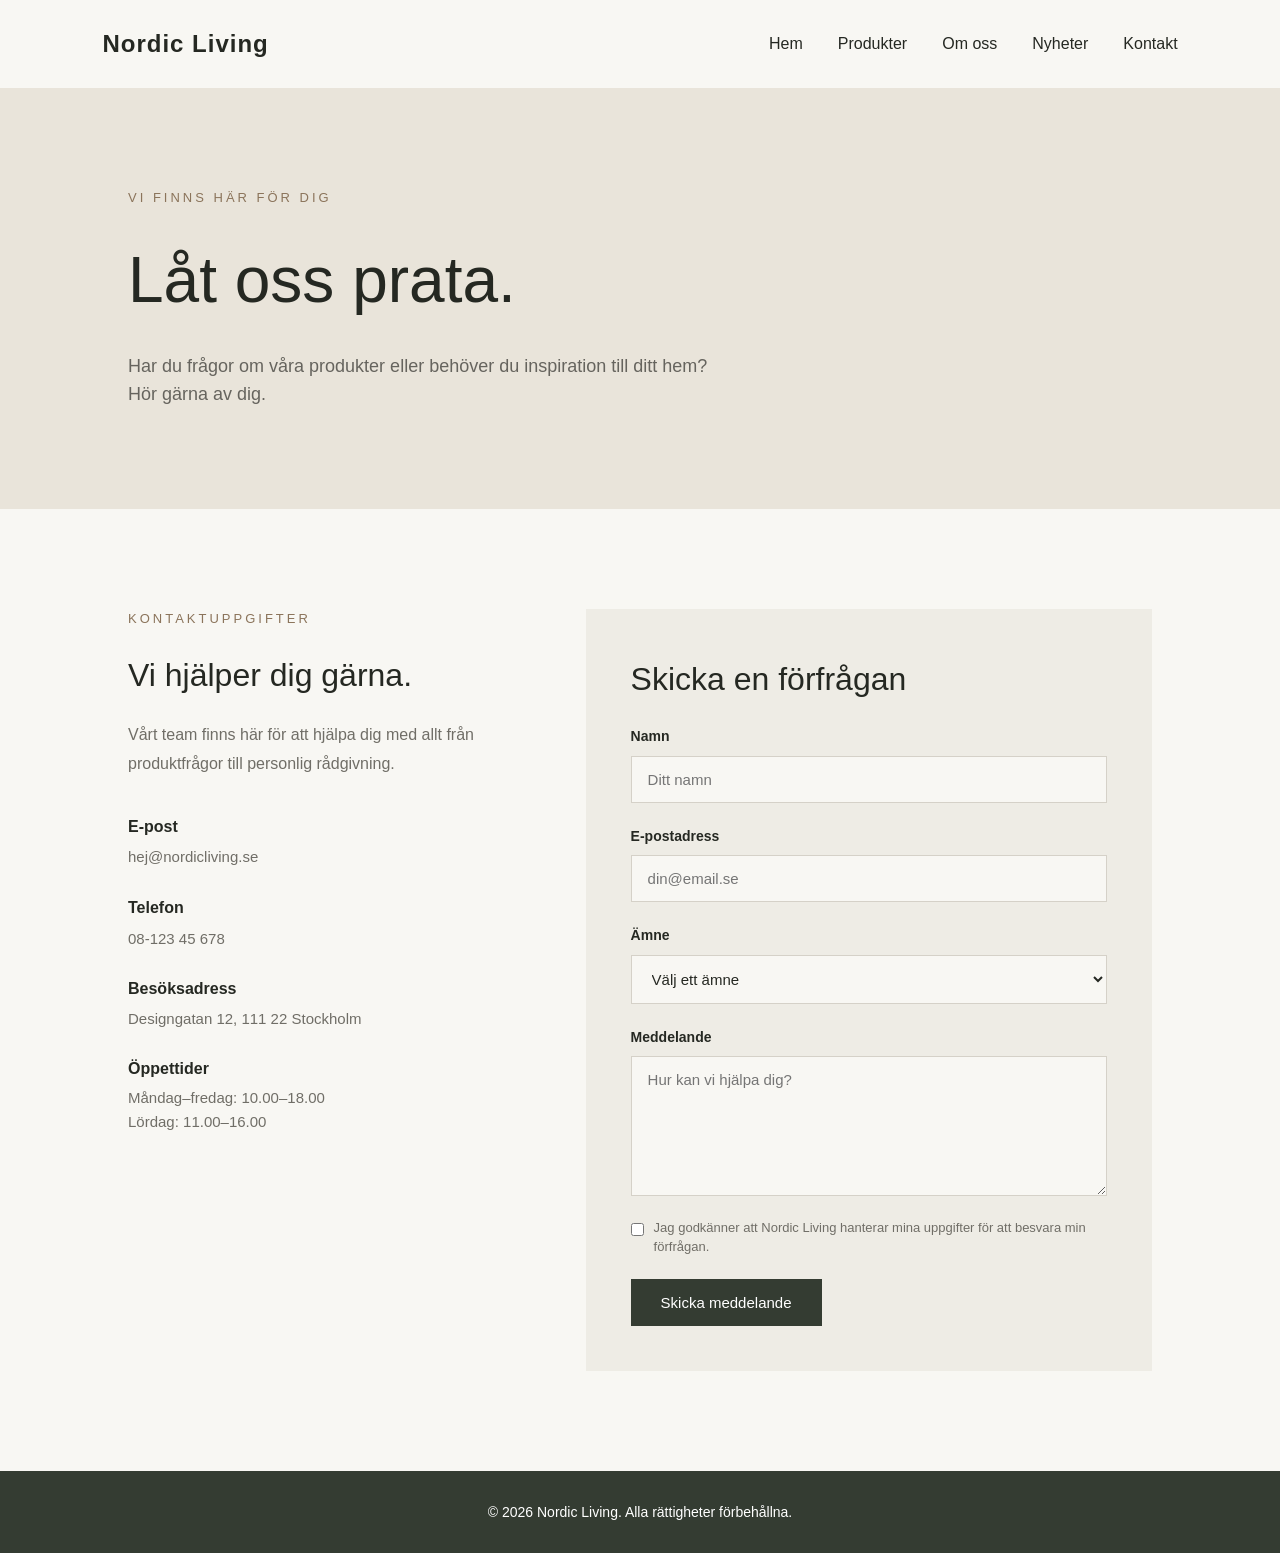
==== pages/kontakt.html @ 016404ab "Lagt till undersidor för produkter, om oss, nyheter och kontakt Skapar undersidor med innehåll och t" ====
<!DOCTYPE html>
<html lang="sv">
<head>
    <meta charset="UTF-8">
    <meta name="viewport" content="width=device-width, initial-scale=1.0">
    <meta name="description" content="Kontakta Nordic Living för frågor om våra möbler, produkter och tjänster.">
    <title>Kontakt | Nordic Living</title>

    <link rel="stylesheet" href="../assets/css/style.css">
    <link rel="icon" type="image/svg+xml" href="../assets/images/favicon.svg">
</head>
<body>

    <header>
        <nav class="main-navigation">
            <a href="../index.html" class="logo">Nordic Living</a>

            <ul>
                <li><a href="../index.html">Hem</a></li>
                <li><a href="produkter.html">Produkter</a></li>
                <li><a href="om-oss.html">Om oss</a></li>
                <li><a href="nyheter.html">Nyheter</a></li>
                <li><a href="kontakt.html">Kontakt</a></li>
            </ul>
        </nav>
    </header>

    <main>
        <section class="page-hero">
            <p class="eyebrow">Vi finns här för dig</p>
            <h1>Låt oss prata.</h1>
            <p>
                Har du frågor om våra produkter eller behöver du
                inspiration till ditt hem? Hör gärna av dig.
            </p>
        </section>

        <section class="contact-section">

            <div class="contact-information">
                <p class="eyebrow">Kontaktuppgifter</p>
                <h2>Vi hjälper dig gärna.</h2>

                <p>
                    Vårt team finns här för att hjälpa dig med allt
                    från produktfrågor till personlig rådgivning.
                </p>

                <div class="contact-detail">
                    <h3>E-post</h3>
                    <a href="mailto:hej@nordicliving.se">
                        hej@nordicliving.se
                    </a>
                </div>

                <div class="contact-detail">
                    <h3>Telefon</h3>
                    <a href="tel:+46812345678">
                        08-123 45 678
                    </a>
                </div>

                <div class="contact-detail">
                    <h3>Besöksadress</h3>
                    <p>Designgatan 12, 111 22 Stockholm</p>
                </div>

                <div class="contact-detail">
                    <h3>Öppettider</h3>
                    <p>Måndag–fredag: 10.00–18.00</p>
                    <p>Lördag: 11.00–16.00</p>
                </div>
            </div>

            <div class="contact-form-container">
                <h2>Skicka en förfrågan</h2>

                <form class="contact-form" action="#" method="post">

                    <div class="form-group">
                        <label for="name">Namn</label>
                        <input
                            type="text"
                            id="name"
                            name="name"
                            placeholder="Ditt namn"
                            required
                        >
                    </div>

                    <div class="form-group">
                        <label for="email">E-postadress</label>
                        <input
                            type="email"
                            id="email"
                            name="email"
                            placeholder="din@email.se"
                            required
                        >
                    </div>

                    <div class="form-group">
                        <label for="subject">Ämne</label>
                        <select id="subject" name="subject" required>
                            <option value="">Välj ett ämne</option>
                            <option value="product">Produktfråga</option>
                            <option value="order">Beställning</option>
                            <option value="collaboration">Samarbete</option>
                            <option value="other">Övrigt</option>
                        </select>
                    </div>

                    <div class="form-group">
                        <label for="message">Meddelande</label>
                        <textarea
                            id="message"
                            name="message"
                            rows="6"
                            placeholder="Hur kan vi hjälpa dig?"
                            required
                        ></textarea>
                    </div>

                    <div class="form-consent">
                        <input
                            type="checkbox"
                            id="consent"
                            name="consent"
                            required
                        >
                        <label for="consent">
                            Jag godkänner att Nordic Living hanterar
                            mina uppgifter för att besvara min förfrågan.
                        </label>
                    </div>

                    <button type="submit" class="button">
                        Skicka meddelande
                    </button>

                </form>
            </div>

        </section>
    </main>

    <footer>
        <p>&copy; 2026 Nordic Living. Alla rättigheter förbehållna.</p>
    </footer>

    <script src="../assets/js/script.js"></script>
</body>
</html>
---- assets/css/style.css ----
/* ===== Grundinställningar ===== */

* {
    margin: 0;
    padding: 0;
    box-sizing: border-box;
}

body {
    font-family: Arial, sans-serif;
    color: #252822;
    background-color: #f8f7f3;
    line-height: 1.6;
}

a {
    text-decoration: none;
    color: inherit;
}

/* ===== Navigation ===== */

.main-navigation {
    display: flex;
    justify-content: space-between;
    align-items: center;
    padding: 25px 8%;
    background-color: #f8f7f3;
}

.logo {
    font-size: 24px;
    font-weight: bold;
    letter-spacing: 1px;
}

.main-navigation ul {
    display: flex;
    gap: 35px;
    list-style: none;
}

.main-navigation a {
    transition: color 0.3s ease;
}

.main-navigation a:hover {
    color: #9a8065;
}

/* ===== Hero ===== */

.hero {
    min-height: 650px;
    display: flex;
    align-items: center;
    padding: 80px 10%;
    background-color: #e9e4da;
}

.hero-content {
    max-width: 600px;
}

.eyebrow {
    text-transform: uppercase;
    letter-spacing: 3px;
    font-size: 13px;
    color: #8b745b;
    margin-bottom: 20px;
}

.hero h1 {
    font-size: clamp(42px, 6vw, 72px);
    line-height: 1.1;
    margin-bottom: 25px;
    font-weight: 500;
}

.hero-content > p:not(.eyebrow) {
    font-size: 18px;
    color: #66645e;
    margin-bottom: 35px;
}

/* ===== Knappar ===== */

.button {
    display: inline-block;
    padding: 15px 30px;
    background-color: #343c32;
    color: white;
    transition: background-color 0.3s ease;
}

.button:hover {
    background-color: #59664f;
}

/* ===== Footer ===== */

footer {
    padding: 30px 8%;
    text-align: center;
    background-color: #343c32;
    color: white;
    font-size: 14px;
}

/* ===== Responsiv design ===== */

@media (max-width: 768px) {
    .main-navigation {
        flex-direction: column;
        gap: 20px;
    }

    .main-navigation ul {
        flex-wrap: wrap;
        justify-content: center;
        gap: 15px;
    }

    .hero {
        min-height: 550px;
        padding: 60px 7%;
    }
}

/* ===== Undersidor ===== */

.page-hero {
    padding: 100px 10%;
    background-color: #e9e4da;
}

.page-hero h1 {
    font-size: clamp(40px, 5vw, 64px);
    font-weight: 500;
    margin-bottom: 20px;
}

.page-hero > p:last-child {
    max-width: 600px;
    font-size: 18px;
    color: #66645e;
}

/* ===== Produkter ===== */

.products-section {
    padding: 90px 8%;
}

.section-heading {
    text-align: center;
    margin-bottom: 55px;
}

.section-heading h2 {
    font-size: 38px;
    font-weight: 500;
}

.product-grid {
    display: grid;
    grid-template-columns: repeat(3, 1fr);
    gap: 30px;
    max-width: 1300px;
    margin: 0 auto;
}

.product-card {
    background-color: #fff;
    overflow: hidden;
    transition: transform 0.3s ease, box-shadow 0.3s ease;
}

.product-card:hover {
    transform: translateY(-5px);
    box-shadow: 0 12px 30px rgba(0, 0, 0, 0.08);
}

.product-image {
    height: 320px;
    overflow: hidden;
    background-color: #e9e4da;
}

.product-image img {
    width: 100%;
    height: 100%;
    object-fit: cover;
    display: block;
}

.product-info {
    padding: 25px;
}

.product-info h3 {
    font-size: 22px;
    font-weight: 500;
    margin-bottom: 10px;
}

.product-info p {
    color: #77736c;
    margin-bottom: 18px;
}

.product-info span {
    font-weight: bold;
    color: #343c32;
}

/* ===== Responsiv produktlayout ===== */

@media (max-width: 900px) {
    .product-grid {
        grid-template-columns: repeat(2, 1fr);
    }
}

@media (max-width: 600px) {
    .page-hero {
        padding: 70px 7%;
    }

    .products-section {
        padding: 60px 7%;
    }

    .product-grid {
        grid-template-columns: 1fr;
    }

    .product-image {
        height: 280px;
    }
}

/* ===== Om oss - Företagspresentation ===== */

.about-story {
    display: grid;
    grid-template-columns: 1fr 1fr;
    align-items: center;
    gap: 70px;
    padding: 100px 10%;
}

.about-text h2 {
    font-size: clamp(32px, 4vw, 46px);
    line-height: 1.2;
    font-weight: 500;
    margin-bottom: 25px;
}

.about-text p:not(.eyebrow) {
    color: #706e67;
    margin-bottom: 18px;
    font-size: 16px;
}

.about-image {
    height: 480px;
    overflow: hidden;
    background-color: #e9e4da;
}

.about-image img {
    width: 100%;
    height: 100%;
    object-fit: cover;
    display: block;
}

/* ===== Värderingar ===== */

.values-section {
    padding: 90px 8%;
    background-color: #eeece5;
}

.values-grid {
    display: grid;
    grid-template-columns: repeat(3, 1fr);
    gap: 30px;
    max-width: 1200px;
    margin: 0 auto;
}

.value-card {
    padding: 35px;
    background-color: #f8f7f3;
}

.value-card h3 {
    font-size: 23px;
    font-weight: 500;
    margin-bottom: 15px;
}

.value-card p {
    color: #706e67;
    line-height: 1.7;
}

/* ===== Personal ===== */

.team-section {
    padding: 100px 8%;
}

.team-grid {
    display: grid;
    grid-template-columns: repeat(3, 1fr);
    gap: 30px;
    max-width: 1200px;
    margin: 0 auto;
}

.team-card {
    text-align: center;
}

.team-card img {
    width: 100%;
    height: 380px;
    object-fit: cover;
    display: block;
    margin-bottom: 20px;
    background-color: #e9e4da;
}

.team-card h3 {
    font-size: 21px;
    font-weight: 500;
    margin-bottom: 5px;
}

.team-card p {
    color: #8b745b;
    font-size: 15px;
}

/* ===== Responsiv design ===== */

@media (max-width: 900px) {
    .about-story {
        gap: 35px;
        padding: 70px 7%;
    }

    .about-image {
        height: 380px;
    }

    .values-grid,
    .team-grid {
        grid-template-columns: repeat(2, 1fr);
    }
}

@media (max-width: 600px) {
    .about-story {
        grid-template-columns: 1fr;
        padding: 60px 7%;
    }

    .about-image {
        height: 320px;
    }

    .values-grid,
    .team-grid {
        grid-template-columns: 1fr;
    }

    .values-section,
    .team-section {
        padding: 65px 7%;
    }

    .team-card img {
        height: 400px;
    }
}

/* ===== Nyheter ===== */

.news-section {
    padding: 90px 8%;
}

.news-grid {
    display: grid;
    grid-template-columns: repeat(3, 1fr);
    gap: 30px;
    max-width: 1300px;
    margin: 0 auto;
}

.news-card {
    background-color: #fff;
    overflow: hidden;
    transition: transform 0.3s ease, box-shadow 0.3s ease;
}

.news-card:hover {
    transform: translateY(-5px);
    box-shadow: 0 12px 30px rgba(0, 0, 0, 0.08);
}

.news-card > img {
    width: 100%;
    height: 260px;
    object-fit: cover;
    display: block;
}

.news-content {
    padding: 25px;
}

.news-content time {
    display: block;
    color: #8b745b;
    font-size: 13px;
    margin-bottom: 12px;
}

.news-content h3 {
    font-size: 22px;
    line-height: 1.3;
    font-weight: 500;
    margin-bottom: 15px;
}

.news-content p {
    color: #706e67;
    font-size: 15px;
    line-height: 1.7;
    margin-bottom: 20px;
}

.read-more {
    display: inline-block;
    color: #343c32;
    font-weight: bold;
    border-bottom: 1px solid #8b745b;
    padding-bottom: 4px;
    transition: color 0.3s ease;
}

.read-more:hover {
    color: #9a8065;
}

/* ===== Responsiv nyhetslayout ===== */

@media (max-width: 900px) {
    .news-grid {
        grid-template-columns: repeat(2, 1fr);
    }
}

@media (max-width: 600px) {
    .news-section {
        padding: 60px 7%;
    }

    .news-grid {
        grid-template-columns: 1fr;
    }

    .news-card > img {
        height: 240px;
    }
}

/* ===== Kontakt ===== */

.contact-section {
    display: grid;
    grid-template-columns: 0.8fr 1.2fr;
    gap: 80px;
    padding: 100px 10%;
    max-width: 1500px;
    margin: 0 auto;
}

.contact-information h2,
.contact-form-container h2 {
    font-size: 32px;
    font-weight: 500;
    margin-bottom: 20px;
}

.contact-information > p:not(.eyebrow) {
    color: #706e67;
    margin-bottom: 35px;
    line-height: 1.8;
}

.contact-detail {
    margin-bottom: 25px;
}

.contact-detail h3 {
    font-size: 16px;
    font-weight: 600;
    margin-bottom: 5px;
}

.contact-detail p,
.contact-detail a {
    color: #706e67;
    font-size: 15px;
}

/* ===== Kontaktformulär ===== */

.contact-form-container {
    background-color: #eeece5;
    padding: 45px;
}

.contact-form {
    display: flex;
    flex-direction: column;
    gap: 22px;
}

.form-group {
    display: flex;
    flex-direction: column;
    gap: 8px;
}

.form-group label {
    font-size: 14px;
    font-weight: 600;
}

.form-group input,
.form-group select,
.form-group textarea {
    width: 100%;
    padding: 14px 16px;
    border: 1px solid #d5d1c8;
    background-color: #f8f7f3;
    color: #252822;
    font-family: inherit;
    font-size: 15px;
    outline: none;
    transition: border-color 0.3s ease;
}

.form-group input:focus,
.form-group select:focus,
.form-group textarea:focus {
    border-color: #8b745b;
}

.form-group textarea {
    resize: vertical;
    min-height: 140px;
}

.form-consent {
    display: flex;
    align-items: flex-start;
    gap: 10px;
}

.form-consent input {
    margin-top: 5px;
    accent-color: #343c32;
}

.form-consent label {
    font-size: 13px;
    color: #706e67;
    line-height: 1.5;
}

.contact-form button {
    border: none;
    font-family: inherit;
    font-size: 15px;
    cursor: pointer;
    align-self: flex-start;
}

/* ===== Responsiv kontaktlayout ===== */

@media (max-width: 900px) {
    .contact-section {
        grid-template-columns: 1fr;
        gap: 50px;
        padding: 70px 7%;
    }
}

@media (max-width: 600px) {
    .contact-section {
        padding: 55px 6%;
    }

    .contact-form-container {
        padding: 25px 20px;
    }

    .contact-information h2,
    .contact-form-container h2 {
        font-size: 27px;
    }

    .contact-form button {
        width: 100%;
    }
}
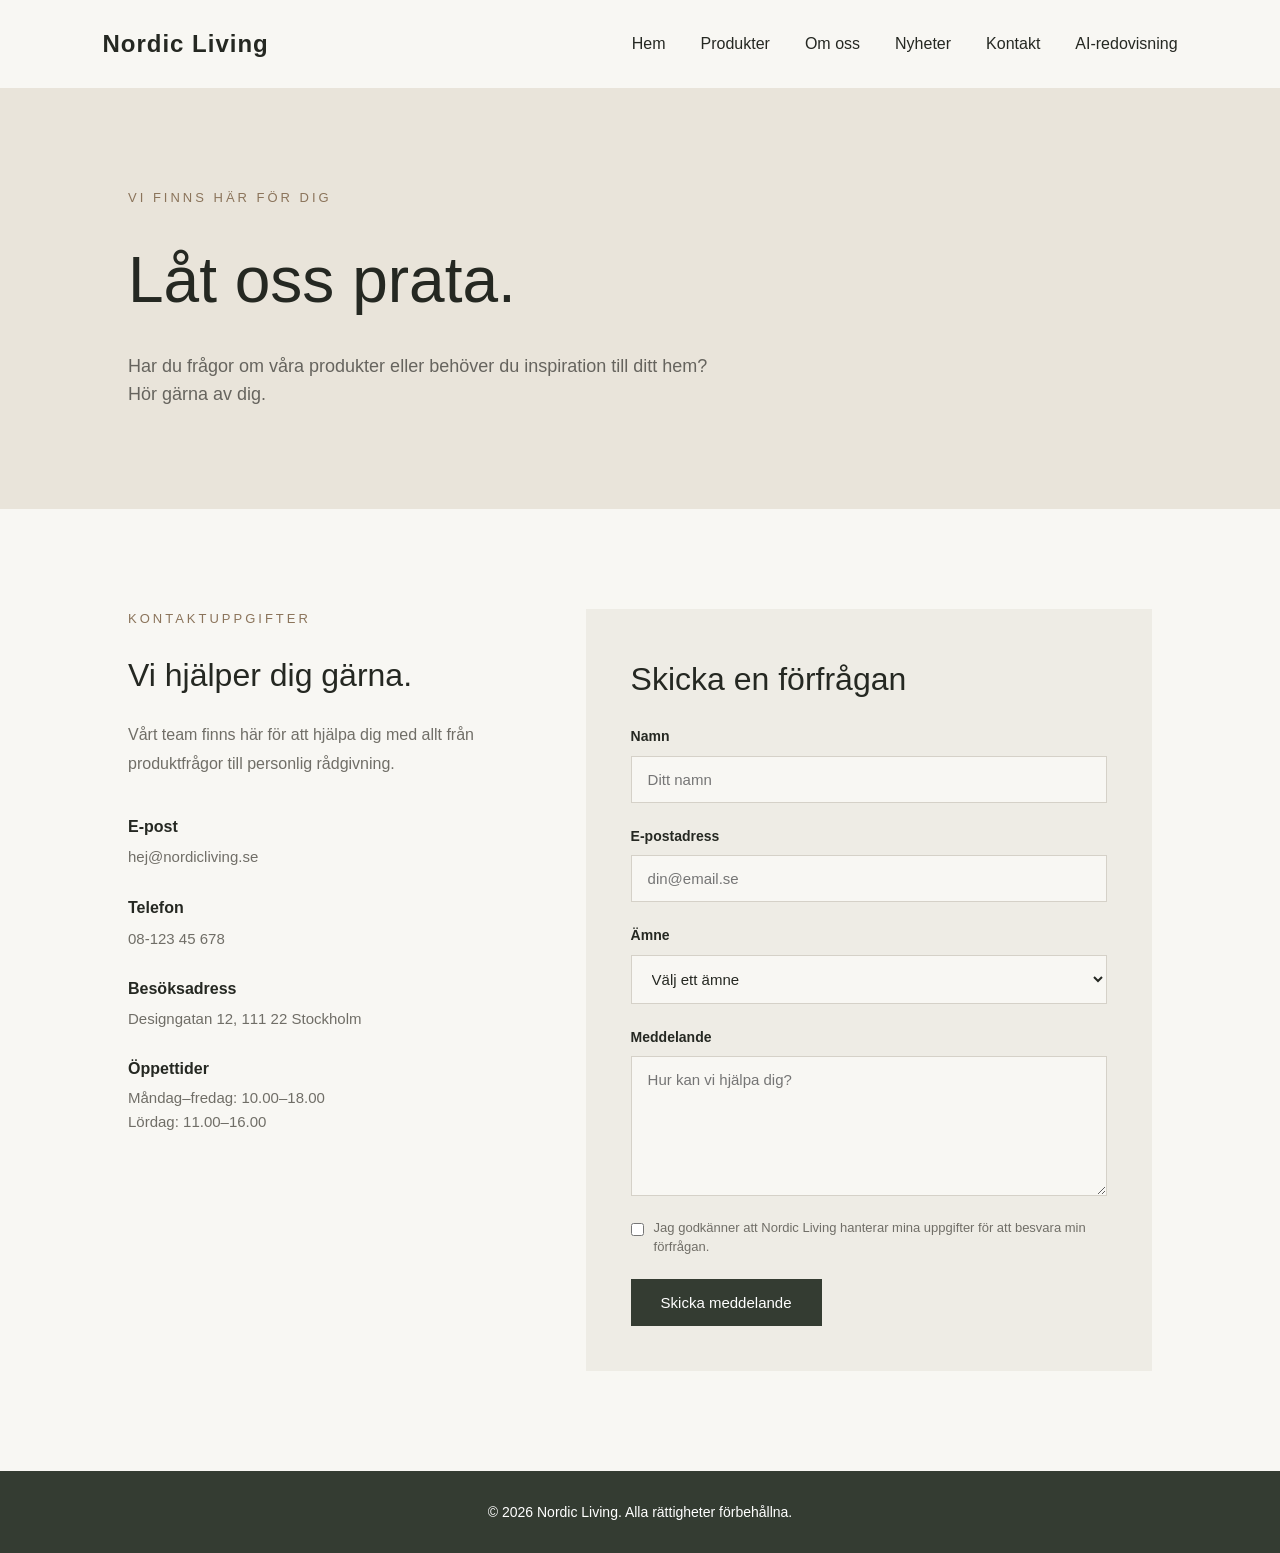
==== commit be65d4c1: "Lagt till bilder, favicon och AI-redovisning Lägger till bilder för produkter, nyheter och personal," ====
--- a/pages/kontakt.html
+++ b/pages/kontakt.html
@@ -21,6 +21,7 @@
                 <li><a href="om-oss.html">Om oss</a></li>
                 <li><a href="nyheter.html">Nyheter</a></li>
                 <li><a href="kontakt.html">Kontakt</a></li>
+                <li><a href="ai-redovisning.html">AI-redovisning</a></li>
             </ul>
         </nav>
     </header>
--- a/assets/css/style.css
+++ b/assets/css/style.css
@@ -621,4 +621,37 @@
     .contact-form button {
         width: 100%;
     }
+}
+
+/* ===== AI-redovisning ===== */
+
+.ai-content {
+    display: block;
+    max-width: 850px;
+    margin: 0 auto;
+    padding: 70px 25px;
+}
+
+.ai-content h2 {
+    font-size: 28px;
+    font-weight: 500;
+    margin-bottom: 18px;
+    margin-top: 35px;
+    text-align: left;
+}
+
+.ai-content h2:first-child {
+    margin-top: 0;
+}
+
+.ai-content p,
+.ai-content ul {
+    text-align: left;
+    color: #706e67;
+    margin-bottom: 20px;
+    line-height: 1.8;
+}
+
+.ai-content ul {
+    padding-left: 25px;
 }
